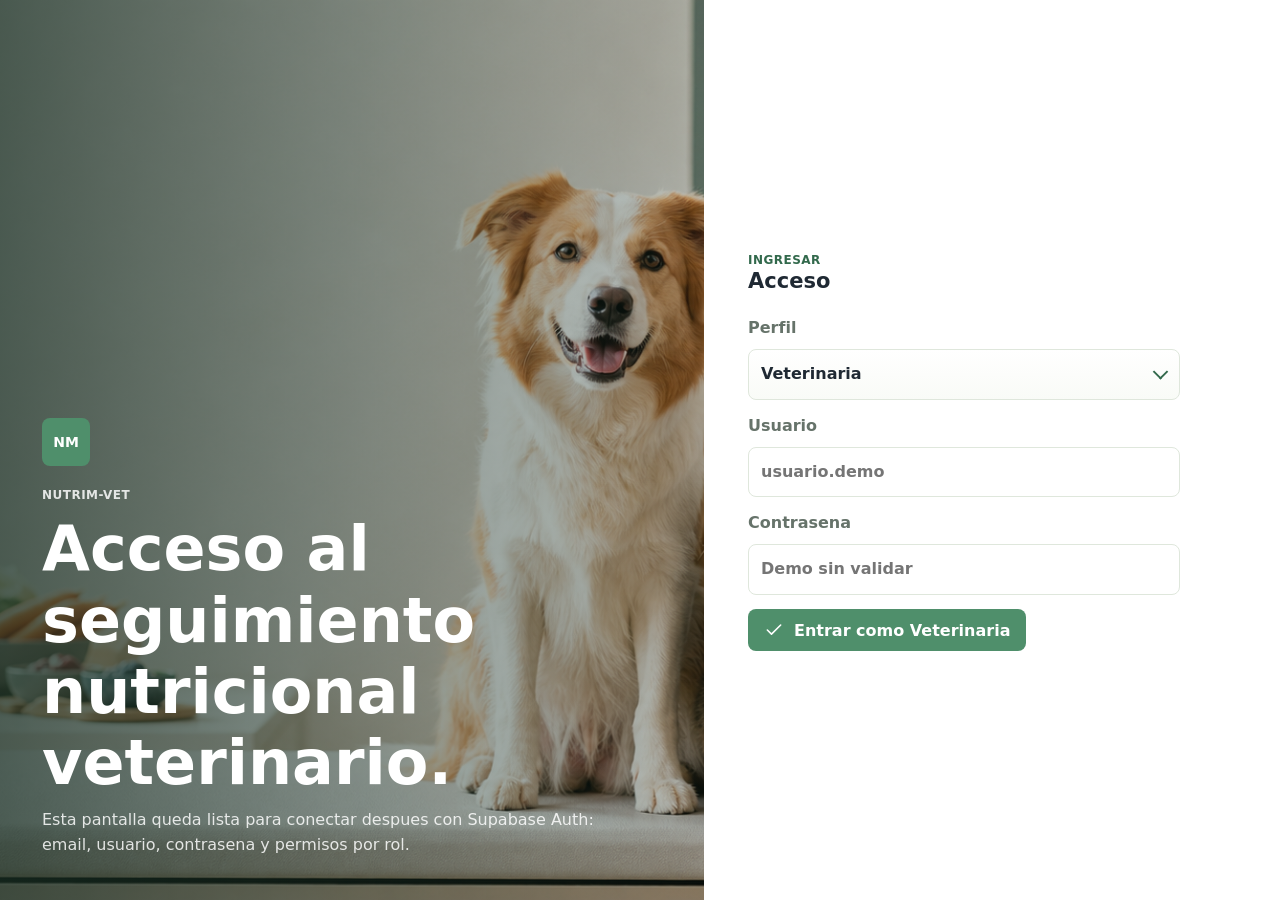
==== index.html @ 2662be11 "Update index.html" ====
<!doctype html>
<html lang="es">
  <head>
    <meta charset="UTF-8" />
    <meta name="viewport" content="width=device-width, initial-scale=1.0" />
    <meta
      name="description"
      content="NutriM-Vet, app de seguimiento nutricional veterinario."
    />
    <meta name="theme-color" content="#4f8f6b" />
    <title>NutriM-Vet</title>
    <meta http-equiv="Cache-Control" content="no-store, no-cache, must-revalidate" />
    <meta http-equiv="Pragma" content="no-cache" />
    <meta http-equiv="Expires" content="0" />
    <link rel="manifest" href="manifest.webmanifest" />
    <link rel="preload" href="nutrivetm-hero.png" as="image" />
    <link rel="stylesheet" href="styles.css?v=15" />
  </head>
  <body>
    <div id="app"></div>
    <script>
      (() => {
        if ("serviceWorker" in navigator) {
          navigator.serviceWorker.getRegistrations?.().then((registrations) => {
            registrations.forEach((registration) => registration.unregister());
          });
        }
        if ("caches" in window) {
          caches.keys().then((keys) => keys.forEach((key) => caches.delete(key)));
        }
      })();
    </script>
    <script type="module" src="app.js?v=15"></script>
  </body>
</html>
---- styles.css ----
:root {
  --bg: #fafaf7;
  --surface: #ffffff;
  --surface-soft: #f3f6ef;
  --ink: #1f2933;
  --muted: #66736a;
  --line: #dfe7dc;
  --green: #4f8f6b;
  --green-deep: #32694c;
  --green-soft: #ddefe5;
  --terracotta: #c9785a;
  --sand: #efe7da;
  --danger: #d95f5f;
  --danger-soft: #f8dddd;
  --shadow: 0 18px 45px rgba(37, 54, 45, 0.11);
  --radius: 8px;
  color-scheme: light;
  font-family:
    Manrope, Inter, ui-sans-serif, system-ui, -apple-system, BlinkMacSystemFont, "Segoe UI",
    sans-serif;
}

* {
  box-sizing: border-box;
}

body {
  margin: 0;
  min-width: 320px;
  min-height: 100vh;
  background: var(--bg);
  color: var(--ink);
}

button,
input,
select,
textarea {
  font: inherit;
}

button {
  border: 0;
  cursor: pointer;
}

input,
select,
textarea {
  width: 100%;
  border: 1px solid var(--line);
  border-radius: var(--radius);
  background: #fff;
  color: var(--ink);
  padding: 12px;
}

select {
  appearance: none;
  min-height: 48px;
}

textarea {
  resize: vertical;
}

h1,
h2,
h3,
p {
  margin: 0;
}

h1 {
  font-size: 28px;
  line-height: 1.15;
  letter-spacing: 0;
}

h2 {
  font-size: 21px;
  line-height: 1.25;
  letter-spacing: 0;
}

h3 {
  font-size: 15px;
  line-height: 1.3;
  letter-spacing: 0;
}

p,
small,
label,
.muted {
  color: var(--muted);
  line-height: 1.55;
}

.shell {
  display: grid;
  grid-template-columns: 280px minmax(0, 1fr);
  min-height: 100vh;
}

.login-shell {
  display: grid;
  grid-template-columns: minmax(0, 1.1fr) minmax(380px, 0.9fr);
  min-height: 100vh;
  background: var(--surface);
}

.login-visual {
  position: relative;
  min-height: 100vh;
  overflow: hidden;
}

.login-visual img {
  width: 100%;
  height: 100%;
  object-fit: cover;
}

.login-visual::after {
  content: "";
  position: absolute;
  inset: 0;
  background: linear-gradient(90deg, rgba(24, 46, 35, 0.76), rgba(24, 46, 35, 0.28));
}

.login-copy {
  position: absolute;
  z-index: 1;
  left: 42px;
  bottom: 42px;
  width: min(560px, calc(100% - 84px));
  color: #fff;
}

.login-copy .brand-mark {
  margin-bottom: 18px;
}

.login-copy .eyebrow,
.login-copy p {
  color: rgba(255, 255, 255, 0.84);
}

.login-copy h1 {
  margin: 10px 0;
  font-size: clamp(34px, 5vw, 62px);
}

.login-panel {
  display: grid;
  align-content: center;
  gap: 22px;
  padding: 44px;
  max-width: 520px;
  width: 100%;
}

.login-role-grid {
  display: grid;
  grid-template-columns: repeat(2, minmax(0, 1fr));
  gap: 12px;
}

.login-role,
.mobile-entry {
  display: grid;
  justify-items: start;
  gap: 10px;
  min-height: 132px;
  padding: 16px;
  border: 1px solid var(--line);
  border-radius: var(--radius);
  background: #fff;
  color: var(--ink);
  text-align: left;
}

.login-role .icon,
.mobile-entry .icon {
  width: 38px;
  height: 38px;
  border-radius: var(--radius);
  background: var(--green-soft);
  color: var(--green-deep);
}

.login-role.selected {
  border-color: #9fc8ac;
  box-shadow: 0 0 0 3px rgba(79, 143, 107, 0.14);
}

.login-form {
  display: grid;
  gap: 14px;
}

.select-wrap {
  position: relative;
  display: block;
}

.select-wrap::after {
  content: "";
  position: absolute;
  top: 50%;
  right: 14px;
  width: 9px;
  height: 9px;
  border-right: 2px solid var(--green-deep);
  border-bottom: 2px solid var(--green-deep);
  pointer-events: none;
  transform: translateY(-70%) rotate(45deg);
}

.select-wrap select {
  padding-right: 42px;
  background: linear-gradient(180deg, #fff, #f9fbf7);
  font-weight: 800;
}

.home-shell {
  min-height: 100vh;
  padding: clamp(18px, 4vw, 48px);
  background:
    linear-gradient(180deg, rgba(221, 239, 229, 0.64), rgba(250, 250, 247, 0.92)),
    var(--bg);
}

.profile-top {
  display: grid;
  grid-template-columns: minmax(190px, 260px) minmax(0, 1fr) auto;
  align-items: center;
  gap: 24px;
  width: min(1180px, 100%);
  margin: 0 auto 24px;
  padding: 18px;
  border: 1px solid var(--line);
  border-radius: var(--radius);
  background: rgba(255, 255, 255, 0.78);
  box-shadow: var(--shadow);
}

.compact-brand {
  align-self: stretch;
  padding: 10px;
  border-radius: var(--radius);
  background: var(--surface-soft);
}

.profile-summary {
  display: grid;
  gap: 6px;
}

.profile-summary p {
  max-width: 620px;
}

.account-actions {
  display: flex;
  align-items: center;
  justify-content: flex-end;
  gap: 10px;
  flex-wrap: wrap;
}

.module-grid {
  display: grid;
  grid-template-columns: repeat(3, minmax(0, 1fr));
  gap: 16px;
  width: min(1180px, 100%);
  margin: 0 auto;
}

.module-card {
  display: grid;
  grid-template-columns: 52px minmax(0, 1fr);
  align-items: center;
  gap: 14px;
  min-height: 132px;
  padding: 20px;
  border: 1px solid var(--line);
  border-radius: var(--radius);
  background: rgba(255, 255, 255, 0.9);
  color: var(--ink);
  text-align: left;
  box-shadow: 0 12px 34px rgba(37, 54, 45, 0.08);
  transition:
    transform 160ms ease,
    border-color 160ms ease,
    box-shadow 160ms ease;
}

.module-card:hover {
  transform: translateY(-2px);
  border-color: #9fc8ac;
  box-shadow: 0 18px 42px rgba(37, 54, 45, 0.13);
}

.module-card.locked,
.mobile-entry.locked {
  cursor: not-allowed;
  opacity: 0.66;
  background: #f4f7f2;
}

.module-card.locked:hover,
.mobile-entry.locked:hover {
  transform: none;
  border-color: var(--line);
  box-shadow: 0 12px 34px rgba(37, 54, 45, 0.08);
}

.module-card .icon {
  width: 52px;
  height: 52px;
  border-radius: var(--radius);
  background: var(--green-soft);
  color: var(--green-deep);
}

.module-card .icon svg {
  width: 24px;
  height: 24px;
}

.module-card strong {
  display: block;
  margin-bottom: 4px;
  font-size: 18px;
}

.flow-shell {
  position: relative;
  min-height: 100vh;
  padding: clamp(14px, 3vw, 34px);
  overflow: hidden;
  background: var(--bg);
}

.flow-backdrop {
  position: fixed;
  inset: 0;
  opacity: 0.42;
  filter: blur(9px);
  transform: scale(1.02);
  pointer-events: none;
}

.flow-sheet {
  position: relative;
  z-index: 1;
  display: grid;
  gap: 18px;
  width: min(1180px, 100%);
  min-height: calc(100vh - clamp(28px, 6vw, 68px));
  margin: 0 auto;
  padding: clamp(16px, 3vw, 26px);
  border: 1px solid var(--line);
  border-radius: var(--radius);
  background: rgba(255, 255, 255, 0.94);
  box-shadow: 0 24px 70px rgba(37, 54, 45, 0.18);
}

.flow-header {
  display: grid;
  grid-template-columns: auto minmax(0, 1fr) auto;
  align-items: center;
  gap: 14px;
  padding-bottom: 16px;
  border-bottom: 1px solid var(--line);
}

.flow-actions,
.section-actions {
  display: flex;
  align-items: center;
  justify-content: flex-end;
  gap: 10px;
  flex-wrap: wrap;
}

.active-patient-control {
  display: grid;
  gap: 6px;
  min-width: 240px;
  color: var(--muted);
  font-size: 12px;
  font-weight: 900;
}

.home-patient-control {
  min-width: 260px;
}

.compact-select select {
  min-height: 42px;
  padding: 9px 38px 9px 12px;
}

.flow-content {
  min-width: 0;
}

.sidebar {
  position: sticky;
  top: 0;
  display: flex;
  flex-direction: column;
  gap: 22px;
  height: 100vh;
  padding: 24px;
  background: #f7f2ea;
  border-right: 1px solid var(--line);
}

.brand {
  display: grid;
  grid-template-columns: 48px minmax(0, 1fr);
  gap: 12px;
  align-items: center;
  width: 100%;
  padding: 0;
  background: transparent;
  color: var(--ink);
  text-align: left;
}

.brand-mark {
  display: grid;
  place-items: center;
  width: 48px;
  height: 48px;
  border-radius: var(--radius);
  background: var(--green);
  color: #fff;
  font-size: 14px;
  font-weight: 800;
}

.brand strong {
  display: block;
  font-size: 18px;
}

.brand small {
  display: block;
  margin-top: 2px;
}

.nav {
  display: grid;
  gap: 8px;
}

.nav-item,
.ghost-button,
.soft-button,
.primary-button,
.alert-button,
.template,
.slot,
.patient-row {
  display: inline-flex;
  align-items: center;
  justify-content: center;
  gap: 10px;
  border-radius: var(--radius);
  min-height: 42px;
  transition:
    transform 160ms ease,
    background-color 160ms ease,
    color 160ms ease,
    border-color 160ms ease;
}

.nav-item {
  justify-content: flex-start;
  width: 100%;
  padding: 12px;
  background: transparent;
  color: var(--muted);
}

.nav-item:hover,
.nav-item.active {
  background: #fff;
  color: var(--green-deep);
  box-shadow: 0 8px 26px rgba(67, 93, 75, 0.08);
}

.icon {
  display: inline-grid;
  place-items: center;
  width: 20px;
  height: 20px;
  flex: 0 0 auto;
}

.icon svg {
  width: 20px;
  height: 20px;
  fill: none;
  stroke: currentColor;
  stroke-linecap: round;
  stroke-linejoin: round;
  stroke-width: 1.9;
}

.role-card {
  display: grid;
  gap: 10px;
  margin-top: auto;
  padding: 14px;
  border: 1px solid var(--line);
  border-radius: var(--radius);
  background: rgba(255, 255, 255, 0.66);
}

.logout-button {
  width: 100%;
}

.segmented {
  display: grid;
  grid-template-columns: 1fr 1fr;
  gap: 4px;
  padding: 4px;
  border-radius: var(--radius);
  background: var(--sand);
}

.segmented button {
  min-height: 34px;
  border-radius: 6px;
  background: transparent;
  color: var(--muted);
}

.segmented .selected {
  background: #fff;
  color: var(--ink);
  box-shadow: 0 4px 16px rgba(37, 54, 45, 0.08);
}

.workspace {
  min-width: 0;
  padding: 26px;
}

.topbar {
  display: flex;
  align-items: center;
  justify-content: space-between;
  gap: 18px;
  margin-bottom: 22px;
}

.mobile-back,
.patient-back,
.mobile-entry-grid {
  display: none;
}

.top-actions {
  display: flex;
  align-items: center;
  justify-content: flex-end;
  gap: 10px;
  flex-wrap: wrap;
}

.eyebrow {
  color: var(--green-deep);
  font-size: 12px;
  font-weight: 800;
  letter-spacing: 0.04em;
  text-transform: uppercase;
}

.ghost-button,
.soft-button {
  padding: 0 14px;
  border: 1px solid var(--line);
  background: var(--surface);
  color: var(--ink);
}

.soft-button {
  background: var(--green-soft);
  color: var(--green-deep);
}

.primary-button {
  padding: 0 16px;
  background: var(--green);
  color: #fff;
  font-weight: 700;
}

.alert-button {
  padding: 0 16px;
  background: var(--danger);
  color: #fff;
  font-weight: 800;
}

.compact {
  min-height: 34px;
  padding: 0 12px;
  font-size: 13px;
}

.status-pill,
.badge {
  display: inline-flex;
  align-items: center;
  justify-content: center;
  min-height: 28px;
  padding: 0 10px;
  border-radius: 999px;
  background: var(--green-soft);
  color: var(--green-deep);
  font-size: 12px;
  font-weight: 800;
  white-space: nowrap;
}

.badge.danger,
.metric.danger .icon,
.status-pill.danger {
  background: var(--danger-soft);
  color: #a33c3c;
}

.dashboard-grid,
.content-grid {
  display: grid;
  grid-template-columns: minmax(0, 1.25fr) minmax(320px, 0.75fr);
  gap: 18px;
}

.dashboard-tabs {
  grid-column: 1 / -1;
  display: flex;
  gap: 8px;
  overflow-x: auto;
  padding: 8px;
  border: 1px solid var(--line);
  border-radius: var(--radius);
  background: rgba(255, 255, 255, 0.72);
  box-shadow: 0 10px 26px rgba(37, 54, 45, 0.06);
}

.dashboard-tabs button {
  display: inline-flex;
  align-items: center;
  justify-content: center;
  gap: 8px;
  min-height: 42px;
  padding: 0 14px;
  border-radius: var(--radius);
  background: transparent;
  color: var(--muted);
  white-space: nowrap;
}

.dashboard-tabs button:hover,
.dashboard-tabs button.active {
  background: var(--green-soft);
  color: var(--green-deep);
}

.hero-panel,
.panel,
.metric,
.food-card,
.integration {
  border: 1px solid var(--line);
  border-radius: var(--radius);
  background: var(--surface);
  box-shadow: var(--shadow);
}

.hero-panel {
  position: relative;
  min-height: 310px;
  overflow: hidden;
}

.dashboard-hero {
  min-height: 220px;
}

.hero-panel img {
  width: 100%;
  height: 100%;
  min-height: 310px;
  object-fit: cover;
}

.dashboard-hero img {
  min-height: 220px;
}

.hero-panel::after {
  content: "";
  position: absolute;
  inset: 0;
  background: linear-gradient(90deg, rgba(15, 31, 24, 0.7), rgba(15, 31, 24, 0.18));
}

.hero-copy {
  position: absolute;
  z-index: 1;
  left: 28px;
  bottom: 28px;
  width: min(520px, calc(100% - 56px));
  color: #fff;
}

.hero-copy .eyebrow,
.hero-copy p {
  color: rgba(255, 255, 255, 0.82);
}

.hero-copy h2 {
  margin: 8px 0;
  font-size: clamp(25px, 3.2vw, 42px);
  line-height: 1.05;
}

.dashboard-hero .hero-copy {
  bottom: 22px;
}

.dashboard-hero .hero-copy h2 {
  max-width: 720px;
  font-size: clamp(24px, 2.7vw, 36px);
}

.dashboard-hero .hero-copy p {
  max-width: 720px;
}

.metrics {
  display: grid;
  grid-template-columns: repeat(2, minmax(0, 1fr));
  gap: 14px;
}

.mobile-entry-grid {
  grid-column: 1 / -1;
  gap: 12px;
}

.metric {
  display: grid;
  align-content: center;
  justify-items: start;
  gap: 8px;
  min-height: 118px;
  padding: 18px;
  color: var(--ink);
  text-align: left;
}

.metric-link {
  cursor: pointer;
  transition:
    transform 160ms ease,
    border-color 160ms ease,
    box-shadow 160ms ease,
    background-color 160ms ease;
}

.metric-link:hover {
  transform: translateY(-2px);
  border-color: #9fc8ac;
  box-shadow: 0 18px 42px rgba(37, 54, 45, 0.13);
}

.metric-link:active {
  transform: translateY(0);
  background: var(--surface-soft);
}

.metric .icon {
  width: 38px;
  height: 38px;
  border-radius: var(--radius);
  background: var(--green-soft);
  color: var(--green-deep);
}

.metric strong {
  font-size: 28px;
  line-height: 1;
}

.panel {
  padding: 20px;
}

.wide {
  grid-column: 1 / -1;
}

.section-heading {
  display: flex;
  align-items: center;
  justify-content: space-between;
  gap: 14px;
  margin-bottom: 16px;
}

.section-heading .select-wrap {
  min-width: min(320px, 100%);
}

.stack {
  display: grid;
  gap: 12px;
}

.alert-card,
.appointment {
  display: flex;
  align-items: center;
  justify-content: space-between;
  gap: 14px;
  padding: 14px;
  border: 1px solid var(--line);
  border-radius: var(--radius);
  background: var(--surface-soft);
}

.card-actions {
  display: grid;
  justify-items: end;
  gap: 10px;
}

.appointment {
  justify-content: flex-start;
}

.appointment .badge {
  margin-left: auto;
}

.time {
  display: grid;
  place-items: center;
  width: 58px;
  height: 46px;
  border-radius: var(--radius);
  background: var(--sand);
  color: var(--ink);
  font-weight: 800;
}

.patient-row-list,
.patient-list {
  display: grid;
  gap: 10px;
}

.active-patient-summary {
  display: grid;
  grid-template-columns: repeat(4, minmax(0, 1fr));
  gap: 10px;
}

.clinical-file-panel {
  background: linear-gradient(180deg, #fff, #fbfdf9);
}

.dashboard-patient-card {
  display: grid;
  gap: 16px;
}

.patient-card-main {
  display: flex;
  align-items: center;
  gap: 16px;
  padding-bottom: 14px;
  border-bottom: 1px solid var(--line);
}

.patient-card-main h3 {
  margin: 8px 0 2px;
  font-size: 24px;
}

.clinical-facts {
  display: grid;
  grid-template-columns: repeat(3, minmax(0, 1fr));
  gap: 10px;
}

.clinical-alert-panel {
  border-color: #efc7c1;
  background: linear-gradient(180deg, #fffafa, #fff);
  box-shadow: 0 18px 45px rgba(129, 64, 52, 0.1);
}

.clinical-alert-panel .eyebrow {
  color: #a33c3c;
}

.clinical-alert-panel .alert-card {
  border-color: #efc7c1;
  background: #fff7f5;
}

.access-control-card,
.document-gate-card,
.locked-panel,
.document-upload-panel {
  border-color: #cfe1d3;
  background: linear-gradient(180deg, #fbfffc, #fff);
}

.access-control-card {
  display: grid;
  grid-template-columns: minmax(0, 1fr) auto;
  align-items: center;
  gap: 14px;
  margin-bottom: 18px;
  padding: 14px;
  border: 1px solid #cfe1d3;
  border-radius: var(--radius);
}

.upload-dropzone {
  display: grid;
  grid-template-columns: 54px minmax(0, 1fr) minmax(220px, 0.8fr) auto;
  align-items: center;
  gap: 14px;
  margin: 18px 0;
  padding: 18px;
  border: 1px dashed #95bea2;
  border-radius: var(--radius);
  background: #f9fdf9;
}

.upload-dropzone > .icon {
  width: 54px;
  height: 54px;
  border-radius: var(--radius);
  background: var(--green-soft);
  color: var(--green-deep);
}

.upload-dropzone input {
  min-width: 0;
}

.document-checklist,
.document-list,
.locked-actions {
  display: grid;
  gap: 10px;
}

.document-checklist {
  grid-template-columns: repeat(3, minmax(0, 1fr));
}

.document-checklist article {
  display: flex;
  align-items: center;
  gap: 10px;
  padding: 12px;
  border: 1px solid var(--line);
  border-radius: var(--radius);
  background: #fff;
  font-weight: 800;
}

.document-checklist svg {
  width: 18px;
  height: 18px;
  color: var(--green-deep);
}

.uploaded-file {
  align-items: flex-start;
}

.uploaded-file strong,
.uploaded-file small {
  display: block;
}

.locked-actions {
  grid-template-columns: repeat(3, minmax(0, 1fr));
  margin-top: 16px;
}

.patient-preview {
  display: grid;
  grid-template-columns: 68px minmax(0, 1fr) auto;
  align-items: center;
  gap: 14px;
  padding: 14px;
  border: 1px solid var(--line);
  border-radius: var(--radius);
  background: var(--surface-soft);
}

.patient-picker-panel {
  align-self: start;
}

.patient-picker-summary {
  display: grid;
  gap: 10px;
  margin-top: 16px;
}

.patient-picker-actions {
  display: grid;
  gap: 12px;
  margin-top: 16px;
}

.mini-patient {
  display: grid;
  grid-template-columns: 42px minmax(0, 1fr);
  align-items: center;
  gap: 10px;
  width: 100%;
  min-height: 62px;
  padding: 10px;
  border: 1px solid var(--line);
  border-radius: var(--radius);
  background: #fff;
  color: var(--ink);
  text-align: left;
}

.mini-patient.active {
  border-color: #9fc8ac;
  background: var(--green-soft);
}

.patient-row {
  display: grid;
  grid-template-columns: 42px minmax(0, 1fr) auto auto;
  justify-content: stretch;
  width: 100%;
  min-height: 62px;
  padding: 10px;
  border: 1px solid var(--line);
  background: #fff;
  color: var(--ink);
  text-align: left;
}

.patient-row:hover,
.slot:hover,
.template:hover,
.primary-button:hover,
.ghost-button:hover,
.soft-button:hover,
.alert-button:hover {
  transform: translateY(-1px);
}

.avatar {
  display: grid;
  place-items: center;
  width: 42px;
  height: 42px;
  border-radius: var(--radius);
  background: var(--green);
  color: #fff;
  font-weight: 900;
}

.avatar.large {
  width: 68px;
  height: 68px;
  font-size: 26px;
}

.weight {
  color: var(--green-deep);
  font-weight: 800;
}

.calendar-board {
  display: grid;
  grid-template-columns: repeat(7, minmax(150px, 1fr));
  gap: 12px;
  overflow-x: auto;
  padding-bottom: 4px;
}

.day-column {
  display: grid;
  gap: 8px;
  min-width: 160px;
}

.day-column h3 {
  padding: 10px;
  border-radius: var(--radius);
  background: var(--sand);
  text-transform: capitalize;
}

.slot {
  display: grid;
  justify-items: start;
  min-height: 62px;
  padding: 10px;
  border: 1px solid var(--line);
  background: #fff;
  color: var(--ink);
  text-align: left;
}

.slot.busy {
  background: var(--green-soft);
  border-color: #b6d5c2;
}

.slot.available {
  border-color: #a8c9b0;
  background: #fbfffc;
}

.slot.mine {
  border-color: #efc78d;
  background: #fff7e8;
}

.slot:disabled {
  cursor: not-allowed;
  transform: none;
}

.agenda-compact {
  grid-template-columns: minmax(0, 1fr) minmax(280px, 0.34fr);
}

.agenda-picker {
  display: grid;
  grid-template-columns: minmax(220px, 0.7fr) minmax(220px, 1fr);
  align-items: end;
  gap: 14px;
  margin-bottom: 16px;
}

.agenda-select {
  display: grid;
  gap: 8px;
  color: var(--muted);
  font-size: 12px;
  font-weight: 900;
}

.agenda-day-card {
  display: grid;
  gap: 4px;
  min-height: 76px;
  padding: 14px;
  border: 1px solid var(--line);
  border-radius: var(--radius);
  background: var(--surface-soft);
}

.agenda-day-card h3 {
  text-transform: capitalize;
}

.slot-list,
.slot-actions {
  display: grid;
  gap: 10px;
}

.slot-list {
  grid-template-columns: repeat(2, minmax(0, 1fr));
}

.slot-row {
  display: grid;
  grid-template-columns: 64px minmax(0, 1fr) auto;
  align-items: center;
  gap: 12px;
  min-height: 78px;
  padding: 12px;
  border: 1px solid var(--line);
  border-radius: var(--radius);
  background: #fff;
  color: var(--ink);
  text-align: left;
}

.slot-row.available {
  border-color: #b6d5c2;
  background: #fbfffc;
}

.slot-row.busy {
  background: var(--green-soft);
}

.slot-chip {
  display: grid;
  grid-template-columns: 72px minmax(0, 1fr);
  align-items: center;
  gap: 12px;
  min-height: 62px;
  padding: 12px 14px;
  border: 1px solid #b6d5c2;
  border-radius: var(--radius);
  background: #fbfffc;
  color: var(--ink);
  text-align: left;
}

.slot-chip span {
  color: var(--green-deep);
  font-size: 20px;
  font-weight: 900;
}

.patient-layout {
  display: grid;
  grid-template-columns: 360px minmax(0, 1fr);
  gap: 18px;
}

.patient-form {
  display: grid;
  gap: 18px;
}

.form-grid {
  display: grid;
  grid-template-columns: repeat(2, minmax(0, 1fr));
  gap: 16px;
}

.form-section {
  display: grid;
  gap: 12px;
  align-content: start;
  padding: 16px;
  border: 1px solid var(--line);
  border-radius: var(--radius);
  background: #fff;
}

.form-section h3 {
  margin-bottom: 4px;
}

.form-section.access-section {
  background: var(--surface-soft);
}

.wide-form-section {
  grid-column: 1 / -1;
}

.preset-list,
.ingredient-preset-grid {
  display: grid;
  gap: 8px;
}

.ingredient-preset-grid {
  grid-template-columns: repeat(2, minmax(0, 1fr));
  max-height: 330px;
  overflow: auto;
  padding-right: 4px;
}

.toggle-line {
  display: flex;
  align-items: center;
  gap: 10px;
  min-height: 42px;
  padding: 10px 12px;
  border: 1px solid var(--line);
  border-radius: var(--radius);
  background: #fff;
  color: var(--ink);
  font-weight: 800;
}

.toggle-line input {
  width: 18px;
  height: 18px;
  accent-color: var(--green);
}

.checkbox-grid {
  display: grid;
  grid-template-columns: repeat(2, minmax(0, 1fr));
  gap: 10px;
}

.plan-workspace,
.followup-workspace {
  align-items: start;
}

.plan-workbench {
  display: grid;
  gap: 16px;
}

.sheet-dimmed {
  filter: saturate(0.9);
}

.plan-console {
  overflow: hidden;
}

.plan-console-header {
  display: flex;
  align-items: flex-start;
  justify-content: space-between;
  gap: 16px;
  padding: 14px;
  margin-bottom: 16px;
  border: 1px solid #d7c8ea;
  border-radius: var(--radius);
  background: #fbf9ff;
}

.plan-section-menu {
  display: grid;
  gap: 10px;
}

.plan-section-button,
.sheet-list-item {
  display: grid;
  grid-template-columns: minmax(0, 1fr) auto;
  align-items: center;
  gap: 12px;
  min-height: 68px;
  padding: 12px 14px;
  border: 1px solid var(--line);
  border-radius: var(--radius);
  background: #fff;
  color: var(--ink);
  text-align: left;
}

.plan-section-button strong,
.sheet-list-item strong {
  display: block;
  margin-bottom: 4px;
}

.plan-section-button small,
.sheet-list-item small {
  color: var(--muted);
  font-size: 12px;
}

.plan-section-button em {
  justify-self: end;
  padding: 5px 8px;
  border-radius: 999px;
  background: #f3f5f2;
  color: var(--muted);
  font-size: 11px;
  font-style: normal;
  font-weight: 900;
}

.plan-section-button em.ready {
  background: var(--green-soft);
  color: var(--green-deep);
}

.ios-sheet-backdrop {
  position: fixed;
  inset: 0;
  z-index: 30;
  display: grid;
  align-items: end;
  padding: 18px;
  background: rgba(36, 47, 40, 0.28);
  backdrop-filter: blur(14px);
}

.ios-sheet {
  display: grid;
  grid-template-rows: auto auto minmax(0, 1fr);
  width: min(760px, 100%);
  max-height: min(86vh, 820px);
  margin: 0 auto;
  border: 1px solid rgba(255, 255, 255, 0.7);
  border-radius: 22px 22px var(--radius) var(--radius);
  background: rgba(255, 255, 255, 0.96);
  box-shadow: 0 28px 90px rgba(24, 36, 29, 0.24);
  overflow: hidden;
}

.sheet-grabber {
  justify-self: center;
  width: 46px;
  height: 5px;
  margin-top: 10px;
  border-radius: 999px;
  background: #c5d0c8;
}

.sheet-header {
  display: flex;
  align-items: center;
  justify-content: space-between;
  gap: 12px;
  padding: 14px 18px;
  border-bottom: 1px solid var(--line);
}

.sheet-header h2 {
  font-size: 20px;
}

.sheet-scroll {
  overflow-y: auto;
  padding: 18px;
}

.sheet-form,
.sheet-list {
  display: grid;
  gap: 14px;
}

.sheet-form label {
  display: grid;
  gap: 7px;
  color: var(--muted);
  font-size: 12px;
  font-weight: 900;
}

.sheet-form input,
.sheet-form select,
.sheet-form textarea {
  min-width: 0;
  width: 100%;
}

.fixed-patient-box {
  display: grid;
  gap: 3px;
  padding: 12px;
  border: 1px solid #d7c8ea;
  border-radius: var(--radius);
  background: #fbf9ff;
}

.fixed-patient-box span,
.fixed-patient-box small {
  color: var(--muted);
  font-size: 12px;
}

.fixed-patient-box strong {
  font-size: 18px;
}

.mini-grid {
  display: grid;
  grid-template-columns: repeat(2, minmax(0, 1fr));
  gap: 10px;
}

.plan-dashboard {
  display: grid;
  grid-template-columns: 180px minmax(0, 1fr);
  gap: 18px;
  align-items: start;
}

.plan-index {
  position: sticky;
  top: 12px;
  display: grid;
  gap: 6px;
  padding: 8px;
  border: 1px solid var(--line);
  border-radius: var(--radius);
  background: #fff;
}

.plan-index a {
  padding: 9px 10px;
  border-radius: 6px;
  color: var(--ink);
  font-size: 13px;
  font-weight: 850;
  text-decoration: none;
}

.plan-index a:hover {
  background: var(--surface-soft);
}

.plan-record {
  display: grid;
  gap: 14px;
}

.record-section {
  display: grid;
  gap: 12px;
  padding-bottom: 16px;
  border-bottom: 1px solid var(--line);
}

.record-section:last-child {
  border-bottom: 0;
}

.record-section h3 {
  font-size: 18px;
}

.record-grid {
  display: grid;
  grid-template-columns: repeat(3, minmax(0, 1fr));
  gap: 8px;
}

.record-item {
  display: grid;
  gap: 3px;
  min-height: 64px;
  padding: 10px;
  border: 1px solid var(--line);
  border-radius: var(--radius);
  background: #fbfdf9;
}

.record-item span {
  color: var(--muted);
  font-size: 11px;
  font-weight: 850;
}

.record-item strong {
  font-size: 14px;
}

.compact-heading {
  margin-bottom: 0;
}

.data-table {
  display: grid;
  overflow-x: auto;
  border: 1px solid var(--line);
  border-radius: var(--radius);
  background: #fff;
}

.data-row {
  display: grid;
  grid-template-columns: 1.15fr 0.85fr 1.2fr 1.2fr 0.75fr 1.35fr;
  min-width: 900px;
  border-bottom: 1px solid var(--line);
}

.ingredients-table .data-row {
  grid-template-columns: 1.2fr 0.8fr 1fr 1.1fr 0.7fr;
  min-width: 760px;
}

.supplements-table .data-row {
  grid-template-columns: 1fr 0.7fr 0.8fr 1fr 1.35fr;
  min-width: 820px;
}

.data-row:last-child {
  border-bottom: 0;
}

.data-row > span {
  display: grid;
  align-content: start;
  gap: 3px;
  padding: 10px;
  border-right: 1px solid var(--line);
  font-size: 13px;
}

.data-row > span:last-child {
  border-right: 0;
}

.data-head {
  background: #f4eef9;
  color: #7652a7;
  font-size: 12px;
  font-weight: 900;
}

.data-row small {
  color: var(--muted);
  font-size: 11px;
}

.row-actions {
  display: flex !important;
  flex-wrap: wrap;
  gap: 6px;
}

.plan-facts {
  margin-bottom: 16px;
}

.plan-summary-card,
.stage-card,
.followup-card,
.history-item,
.tutor-plan-preview {
  display: grid;
  gap: 12px;
  padding: 16px;
  border: 1px solid var(--line);
  border-radius: var(--radius);
  background: #fff;
}

.plan-summary-card {
  grid-template-columns: minmax(0, 1fr) auto;
  align-items: start;
  margin-bottom: 16px;
  border-color: #d7c8ea;
  background: linear-gradient(180deg, #fbf9ff, var(--surface-soft));
}

.plan-section-preview {
  display: grid;
  grid-template-columns: repeat(3, minmax(0, 1fr));
  gap: 10px;
  margin-bottom: 16px;
}

.preview-block {
  min-height: 110px;
  padding: 12px;
  border: 1px solid #e0d4ed;
  border-radius: var(--radius);
  background: #fff;
}

.preview-block .eyebrow {
  color: #7652a7;
}

.preview-block p {
  margin: 6px 0 0;
}

.stage-grid {
  display: grid;
  grid-template-columns: repeat(2, minmax(0, 1fr));
  gap: 14px;
}

.stage-card-top,
.history-item {
  display: flex;
  align-items: flex-start;
  justify-content: space-between;
  gap: 12px;
}

.stage-actions {
  display: flex;
  flex-wrap: wrap;
  gap: 8px;
  padding-top: 4px;
}

.meal-count-pill {
  display: inline-grid;
  place-items: center;
  min-width: 92px;
  min-height: 42px;
  padding: 8px 10px;
  border-radius: var(--radius);
  background: var(--sand);
  color: var(--ink);
  font-size: 13px;
  font-weight: 900;
  text-align: center;
}

.weekly-table {
  display: grid;
  gap: 6px;
  overflow-x: auto;
}

.weekly-row {
  display: grid;
  grid-template-columns: minmax(150px, 1.2fr) repeat(7, minmax(44px, 1fr));
  align-items: center;
  min-width: 720px;
  border: 1px solid var(--line);
  border-radius: var(--radius);
  background: #fff;
}

.weekly-row > * {
  padding: 10px;
  border-right: 1px solid var(--line);
  text-align: center;
}

.weekly-row > *:last-child {
  border-right: 0;
}

.weekly-head {
  background: #f4eef9;
  color: #7652a7;
  font-size: 12px;
  font-weight: 900;
}

.weekly-row input {
  width: 18px;
  height: 18px;
  accent-color: #7652a7;
}

.plan-builder-form .builder-nav {
  display: flex;
  gap: 8px;
  overflow-x: auto;
  padding: 8px;
  border: 1px solid var(--line);
  border-radius: var(--radius);
  background: #fff;
}

.builder-nav a {
  flex: 0 0 auto;
  padding: 8px 10px;
  border-radius: 6px;
  color: var(--ink);
  font-size: 13px;
  font-weight: 850;
  text-decoration: none;
}

.builder-nav a:hover {
  background: var(--surface-soft);
}

.plan-builder-form .form-grid {
  display: grid;
  grid-template-columns: 1fr;
  gap: 0;
  border: 1px solid var(--line);
  border-radius: var(--radius);
  background: #fff;
}

.plan-builder-form .form-section {
  padding: 18px;
  border: 0;
  border-bottom: 1px solid var(--line);
  border-radius: 0;
  background: transparent;
}

.plan-builder-form .form-section:last-child {
  border-bottom: 0;
}

.plan-builder-form .form-section h3 {
  color: var(--green-deep);
}

.history-list {
  display: grid;
  gap: 12px;
}

.followup-card {
  background: var(--surface-soft);
}

.tutor-plan-preview p,
.stage-card p,
.followup-card p,
.history-item p {
  margin: 0;
}

.form-actions {
  display: flex;
  justify-content: flex-end;
  gap: 10px;
  flex-wrap: wrap;
}

.patient-header {
  display: flex;
  align-items: center;
  gap: 16px;
  margin-bottom: 18px;
}

.detail-grid {
  display: grid;
  grid-template-columns: repeat(3, minmax(0, 1fr));
  gap: 10px;
  margin-bottom: 18px;
}

.detail {
  display: grid;
  gap: 4px;
  min-height: 82px;
  padding: 12px;
  border: 1px solid var(--line);
  border-radius: var(--radius);
  background: var(--surface-soft);
}

.detail span {
  color: var(--muted);
  font-size: 12px;
  font-weight: 800;
}

.tabs {
  display: grid;
  grid-template-columns: repeat(3, minmax(0, 1fr));
  gap: 12px;
}

.tabs article,
.chart-card {
  padding: 14px;
  border: 1px solid var(--line);
  border-radius: var(--radius);
  background: #fff;
}

.file-line {
  display: flex;
  align-items: flex-start;
  gap: 8px;
  margin-top: 10px;
}

.chart-card {
  margin-top: 14px;
}

.chart {
  display: grid;
  grid-template-columns: repeat(4, 1fr);
  align-items: end;
  gap: 18px;
  height: 180px;
  padding: 14px;
  border-radius: var(--radius);
  background: var(--surface-soft);
}

.bar-wrap {
  display: grid;
  grid-template-rows: 22px 1fr 22px;
  align-items: end;
  justify-items: center;
  height: 100%;
  gap: 8px;
  color: var(--muted);
  font-size: 12px;
  font-weight: 800;
}

.bar {
  width: min(48px, 70%);
  min-height: 22px;
  border-radius: 8px 8px 3px 3px;
  background: var(--green);
}

.timeline {
  display: grid;
  gap: 14px;
}

.timeline-item {
  display: grid;
  grid-template-columns: 44px minmax(0, 1fr);
  gap: 14px;
  padding: 14px;
  border: 1px solid var(--line);
  border-radius: var(--radius);
  background: #fff;
}

.timeline-item > span {
  display: grid;
  place-items: center;
  width: 44px;
  height: 44px;
  border-radius: var(--radius);
  background: var(--green-soft);
  color: var(--green-deep);
  font-weight: 900;
}

.template {
  justify-content: flex-start;
  width: 100%;
  margin-bottom: 10px;
  padding: 0 12px;
  border: 1px solid var(--line);
  background: #fff;
  color: var(--ink);
}

.food-grid,
.integration-grid,
.faq-list {
  display: grid;
  grid-template-columns: repeat(4, minmax(0, 1fr));
  gap: 14px;
}

.faq-list {
  grid-template-columns: repeat(2, minmax(0, 1fr));
}

.food-card,
.integration,
.faq-item {
  padding: 16px;
}

.food-card h3,
.integration h3,
.faq-item h3 {
  margin: 12px 0 8px;
}

.food-card small {
  display: block;
  margin-top: 10px;
}

.faq-item {
  border: 1px solid var(--line);
  border-radius: var(--radius);
  background: #fff;
}

.empty-state {
  padding: 30px;
  border: 1px dashed #bfd3c2;
  border-radius: var(--radius);
  background: var(--surface-soft);
  text-align: center;
}

.urgent-form-panel {
  max-width: 760px;
}

.urgent-form {
  display: grid;
  gap: 14px;
  margin-top: 18px;
}

label {
  display: grid;
  gap: 8px;
  font-weight: 800;
}

select,
textarea {
  width: 100%;
  border: 1px solid var(--line);
  border-radius: var(--radius);
  background: #fff;
  color: var(--ink);
  padding: 12px;
}

textarea {
  resize: vertical;
}

.submit {
  width: fit-content;
}

@media (max-width: 1120px) {
  .dashboard-grid,
  .content-grid,
  .patient-layout {
    grid-template-columns: 1fr;
  }

  .agenda-compact,
  .agenda-picker {
    grid-template-columns: 1fr;
  }

  .profile-top {
    grid-template-columns: 1fr;
  }

  .account-actions {
    justify-content: flex-start;
  }

  .module-grid {
    grid-template-columns: repeat(2, minmax(0, 1fr));
  }

  .patient-list {
    grid-template-columns: repeat(3, minmax(0, 1fr));
  }

  .detail-grid,
  .tabs,
  .food-grid,
  .integration-grid {
    grid-template-columns: repeat(2, minmax(0, 1fr));
  }
}

@media (max-width: 820px) {
  .login-shell {
    grid-template-columns: 1fr;
    min-height: 100vh;
  }

  .login-visual {
    min-height: 34vh;
  }

  .login-copy {
    left: 20px;
    bottom: 20px;
    width: calc(100% - 40px);
  }

  .login-copy h1 {
    font-size: 32px;
  }

  .login-panel {
    align-content: start;
    padding: 22px 16px 28px;
    max-width: none;
  }

  .login-role-grid {
    grid-template-columns: 1fr;
  }

  .home-shell {
    padding: 14px;
  }

  .profile-top {
    gap: 14px;
    margin-bottom: 14px;
    padding: 14px;
  }

  .compact-brand {
    min-height: 66px;
  }

  .account-actions {
    display: grid;
    grid-template-columns: 1fr 1fr;
    width: 100%;
  }

  .home-patient-control {
    grid-column: 1 / -1;
    min-width: 0;
  }

  .account-actions button {
    width: 100%;
  }

  .module-grid {
    grid-template-columns: 1fr;
    gap: 10px;
  }

  .module-card {
    min-height: 92px;
    padding: 14px;
  }

  .flow-shell {
    padding: 10px;
    overflow: visible;
  }

  .flow-sheet {
    min-height: calc(100vh - 20px);
    padding: 14px;
  }

  .flow-header {
    grid-template-columns: 1fr;
    align-items: start;
  }

  .flow-actions,
  .section-actions {
    justify-content: flex-start;
    width: 100%;
  }

  .active-patient-control,
  .section-actions .select-wrap {
    min-width: 0;
    width: 100%;
  }

  .flow-header .soft-button {
    justify-self: start;
  }

  .flow-sheet .mobile-entry-grid {
    display: none;
  }

  .shell {
    grid-template-columns: 1fr;
  }

  .sidebar {
    position: static;
    height: auto;
    padding: 16px;
    gap: 14px;
  }

  .nav {
    grid-template-columns: repeat(2, minmax(0, 1fr));
  }

  .nav-item {
    justify-content: flex-start;
    min-height: 54px;
    padding: 10px;
    background: rgba(255, 255, 255, 0.55);
  }

  .nav-item span:last-child {
    display: inline;
    font-size: 14px;
    font-weight: 800;
  }

  .role-card {
    margin-top: 0;
  }

  .workspace {
    padding: 16px;
  }

  .topbar {
    align-items: flex-start;
    flex-direction: column;
    padding-bottom: 12px;
    border-bottom: 1px solid var(--line);
  }

  .top-actions {
    justify-content: flex-start;
    width: 100%;
  }

  .hero-panel,
  .hero-panel img {
    min-height: 360px;
  }

  .dashboard-hero,
  .dashboard-hero img {
    min-height: 210px;
  }

  .hero-copy {
    left: 20px;
    bottom: 20px;
    width: calc(100% - 40px);
  }

  .hero-copy h2 {
    font-size: 28px;
  }

  .dashboard-hero .hero-copy h2 {
    font-size: 24px;
  }

  .dashboard-tabs {
    padding: 6px;
  }

  .dashboard-tabs button {
    min-height: 40px;
    padding: 0 12px;
  }

  .mobile-back,
  .patient-back {
    display: inline-flex;
  }

  .mobile-entry-grid {
    display: grid;
    grid-template-columns: 1fr;
  }

  .dashboard-grid > .panel {
    display: none;
  }

  .flow-sheet .dashboard-grid > .panel {
    display: block;
  }

  .dashboard-grid > .metrics {
    grid-template-columns: repeat(2, minmax(0, 1fr));
  }

  .patient-list,
  .detail-grid,
  .tabs,
  .form-grid,
  .checkbox-grid,
  .stage-grid,
  .ingredient-preset-grid,
  .plan-section-preview,
  .plan-dashboard,
  .record-grid,
  .document-checklist,
  .locked-actions,
  .food-grid,
  .integration-grid,
  .faq-list,
  .active-patient-summary,
  .clinical-facts,
  .slot-list {
    grid-template-columns: 1fr;
  }

  .slot-row {
    grid-template-columns: 58px minmax(0, 1fr);
  }

  .slot-row .badge {
    grid-column: 1 / -1;
    justify-self: start;
  }

  .patient-preview {
    grid-template-columns: 58px minmax(0, 1fr);
  }

  .patient-preview .soft-button {
    grid-column: 1 / -1;
    width: 100%;
  }

  .plan-summary-card,
  .plan-console-header,
  .stage-card-top,
  .history-item {
    grid-template-columns: 1fr;
    display: grid;
  }

  .plan-index {
    position: static;
    display: flex;
    overflow-x: auto;
  }

  .plan-index a,
  .builder-nav a {
    white-space: nowrap;
  }

  .data-row,
  .ingredients-table .data-row,
  .supplements-table .data-row {
    min-width: 760px;
  }

  .ios-sheet-backdrop {
    padding: 8px;
  }

  .ios-sheet {
    max-height: 92vh;
    border-radius: 20px 20px 10px 10px;
  }

  .sheet-header {
    align-items: flex-start;
    padding: 12px 14px;
  }

  .sheet-scroll {
    padding: 14px;
  }

  .mini-grid,
  .plan-section-button {
    grid-template-columns: 1fr;
  }

  .plan-section-button em {
    justify-self: start;
  }

  .stage-actions,
  .form-actions {
    display: grid;
    grid-template-columns: 1fr;
  }

  .upload-dropzone,
  .access-control-card {
    grid-template-columns: 1fr;
  }

  .upload-dropzone > .icon {
    width: 48px;
    height: 48px;
  }

  .stage-actions button,
  .form-actions button,
  .locked-actions button,
  .upload-dropzone button,
  .toggle-line {
    min-height: 46px;
  }

  .form-actions {
    justify-content: stretch;
  }

  .form-actions button {
    width: 100%;
  }

  .patient-row {
    grid-template-columns: 42px minmax(0, 1fr);
  }

  .patient-row .weight,
  .patient-row .badge {
    justify-self: start;
    margin-left: 52px;
  }

  .patient-layout .patient-detail {
    display: none;
  }

  .patient-select-layout .patient-detail {
    display: block;
  }

  .patient-layout.show-detail .patient-list {
    display: none;
  }

  .patient-layout.show-detail .patient-detail {
    display: block;
  }

  .patient-back {
    margin-bottom: 14px;
  }
}

@media (max-width: 520px) {
  h1 {
    font-size: 23px;
  }

  .metrics {
    grid-template-columns: repeat(2, minmax(0, 1fr));
  }

  .nav {
    grid-template-columns: repeat(2, minmax(0, 1fr));
  }

  .section-heading,
  .alert-card,
  .appointment {
    align-items: flex-start;
    flex-direction: column;
  }

  .appointment .badge {
    margin-left: 0;
  }

  .card-actions {
    justify-items: start;
  }
}
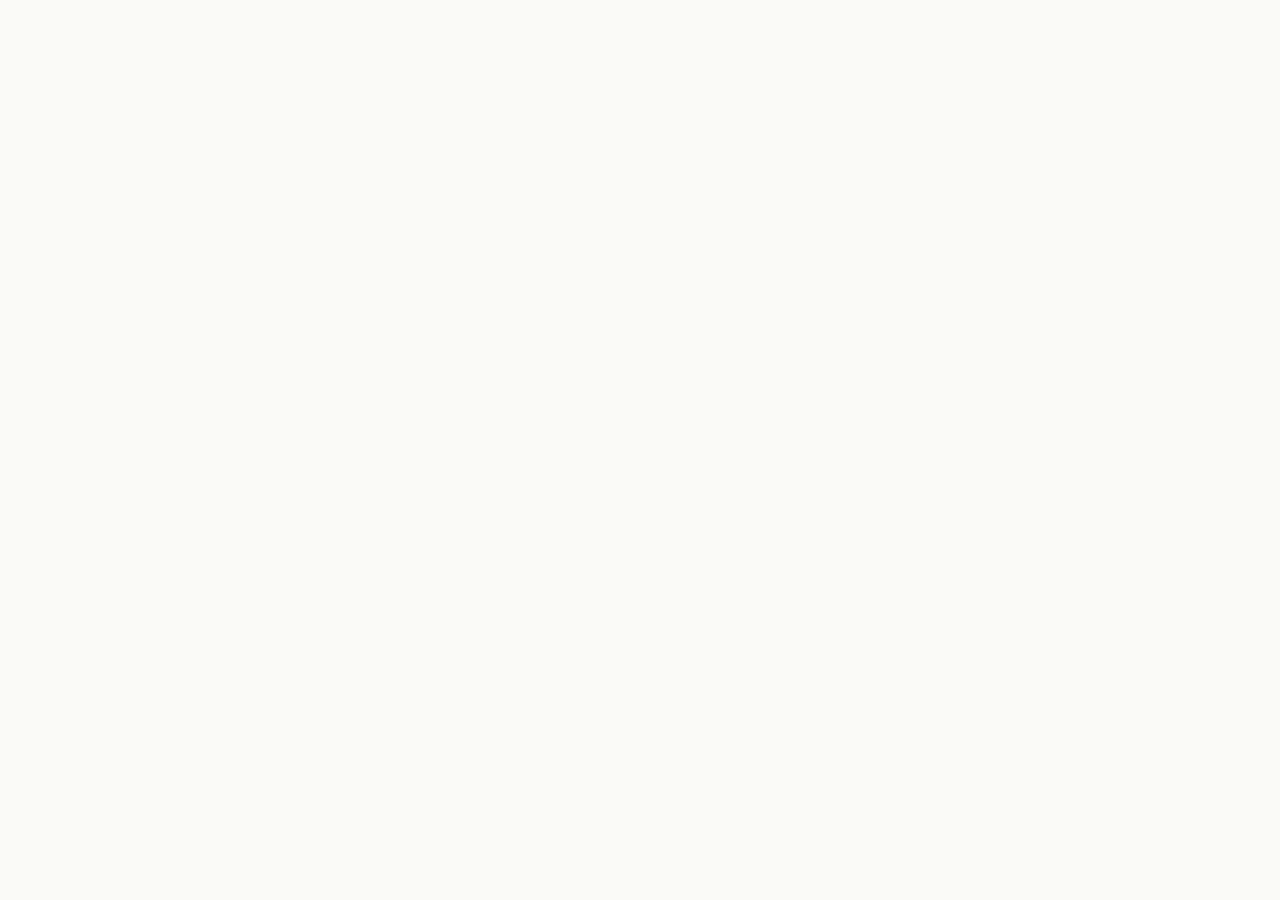
==== commit 6de6a625: "Add files via upload Update NutriM-Vet v16" ====
--- a/index.html
+++ b/index.html
@@ -13,8 +13,8 @@
     <meta http-equiv="Pragma" content="no-cache" />
     <meta http-equiv="Expires" content="0" />
     <link rel="manifest" href="manifest.webmanifest" />
-    <link rel="preload" href="nutrivetm-hero.png" as="image" />
-    <link rel="stylesheet" href="styles.css?v=15" />
+    <link rel="preload" href="assets/nutrivetm-hero.png" as="image" />
+    <link rel="stylesheet" href="styles.css?v=16" />
   </head>
   <body>
     <div id="app"></div>
@@ -30,6 +30,6 @@
         }
       })();
     </script>
-    <script type="module" src="app.js?v=15"></script>
+    <script type="module" src="app.js?v=16"></script>
   </body>
 </html>
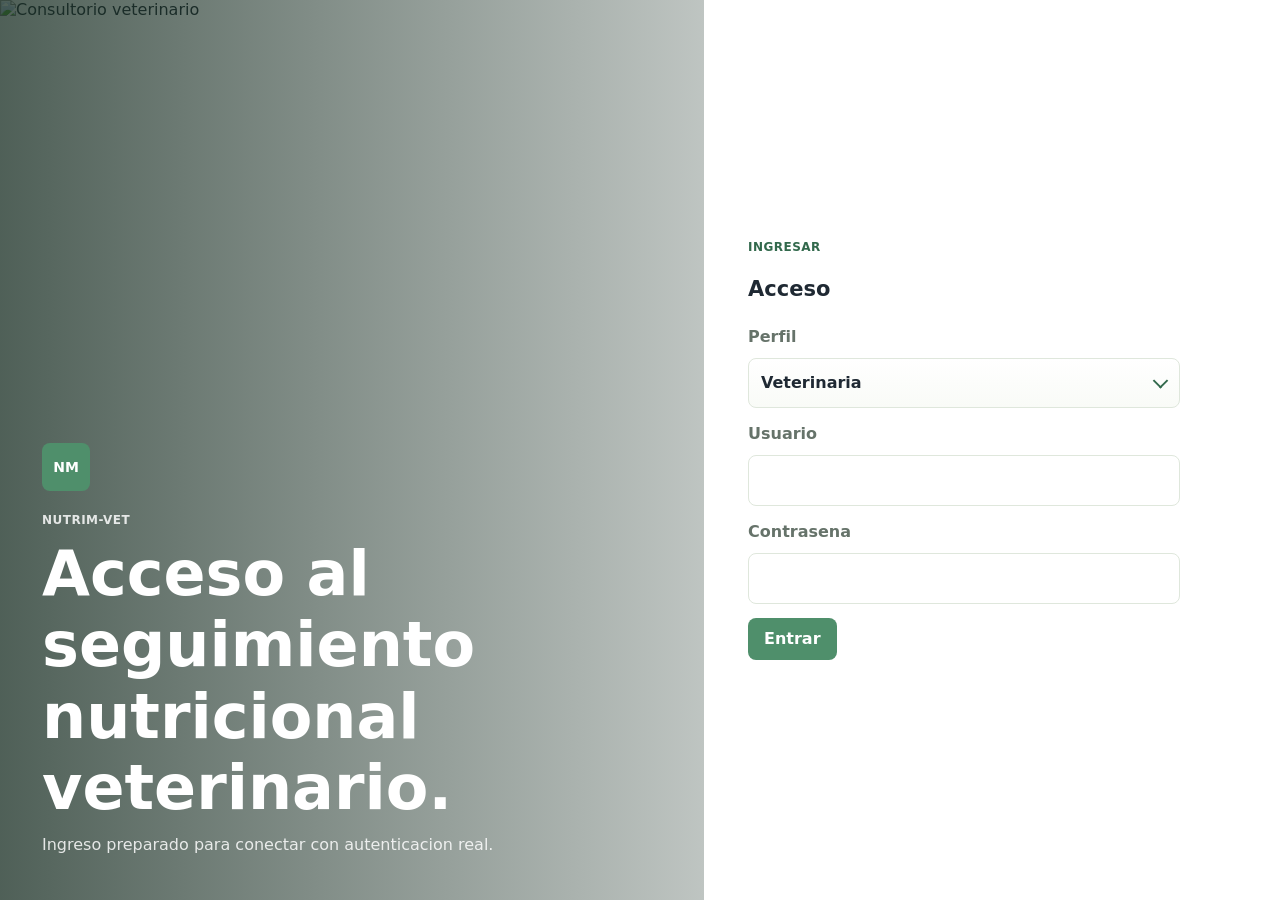
==== commit 6ad813df: "Fix app startup v20" ====
--- a/index.html
+++ b/index.html
@@ -14,7 +14,7 @@
     <meta http-equiv="Expires" content="0" />
     <link rel="manifest" href="manifest.webmanifest" />
     <link rel="preload" href="assets/nutrivetm-hero.png" as="image" />
-    <link rel="stylesheet" href="styles.css?v=16" />
+    <link rel="stylesheet" href="styles.css?v=20" />
   </head>
   <body>
     <div id="app"></div>
@@ -30,6 +30,6 @@
         }
       })();
     </script>
-    <script type="module" src="app.js?v=16"></script>
+    <script type="module" src="app.js?v=20"></script>
   </body>
 </html>
--- a/styles.css
+++ b/styles.css
@@ -1308,6 +1308,30 @@
   accent-color: var(--green);
 }
 
+.compact-toggle {
+  justify-content: center;
+  align-self: center;
+  width: fit-content;
+  min-height: 0;
+  padding: 8px 12px;
+  border-radius: 999px;
+  background: var(--surface-soft);
+  color: var(--muted);
+  font-size: 0.82rem;
+  font-weight: 800;
+}
+
+.is-hidden {
+  display: none !important;
+}
+
+.field-hint {
+  color: var(--muted);
+  font-size: 0.78rem;
+  font-weight: 700;
+  line-height: 1.35;
+}
+
 .checkbox-grid {
   display: grid;
   grid-template-columns: repeat(2, minmax(0, 1fr));
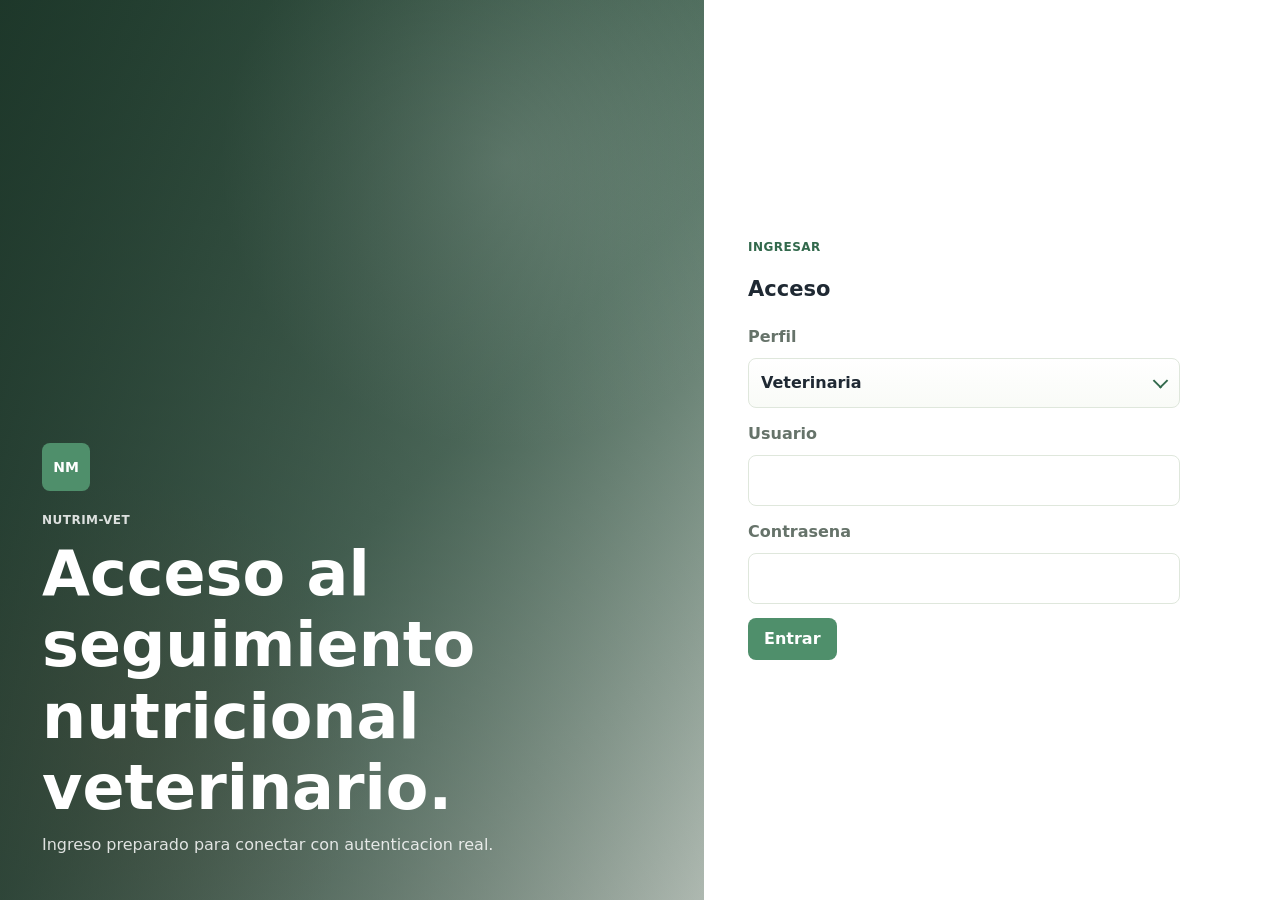
==== commit fab0998a: "Stabilize app startup v21" ====
--- a/index.html
+++ b/index.html
@@ -13,8 +13,7 @@
     <meta http-equiv="Pragma" content="no-cache" />
     <meta http-equiv="Expires" content="0" />
     <link rel="manifest" href="manifest.webmanifest" />
-    <link rel="preload" href="assets/nutrivetm-hero.png" as="image" />
-    <link rel="stylesheet" href="styles.css?v=20" />
+    <link rel="stylesheet" href="styles.css?v=21" />
   </head>
   <body>
     <div id="app"></div>
@@ -30,6 +29,6 @@
         }
       })();
     </script>
-    <script type="module" src="app.js?v=20"></script>
+    <script type="module" src="app.js?v=21"></script>
   </body>
 </html>
--- a/styles.css
+++ b/styles.css
@@ -114,6 +114,10 @@
   position: relative;
   min-height: 100vh;
   overflow: hidden;
+  background:
+    radial-gradient(circle at 72% 18%, rgba(221, 239, 229, 0.34), transparent 32%),
+    radial-gradient(circle at 16% 82%, rgba(201, 120, 90, 0.22), transparent 28%),
+    linear-gradient(135deg, #2f5540 0%, #719180 56%, #e8eee7 100%);
 }
 
 .login-visual img {
@@ -692,6 +696,9 @@
   position: relative;
   min-height: 310px;
   overflow: hidden;
+  background:
+    radial-gradient(circle at 85% 18%, rgba(221, 239, 229, 0.45), transparent 30%),
+    linear-gradient(135deg, #315a43 0%, #719180 62%, #eef4ee 100%);
 }
 
 .dashboard-hero {
